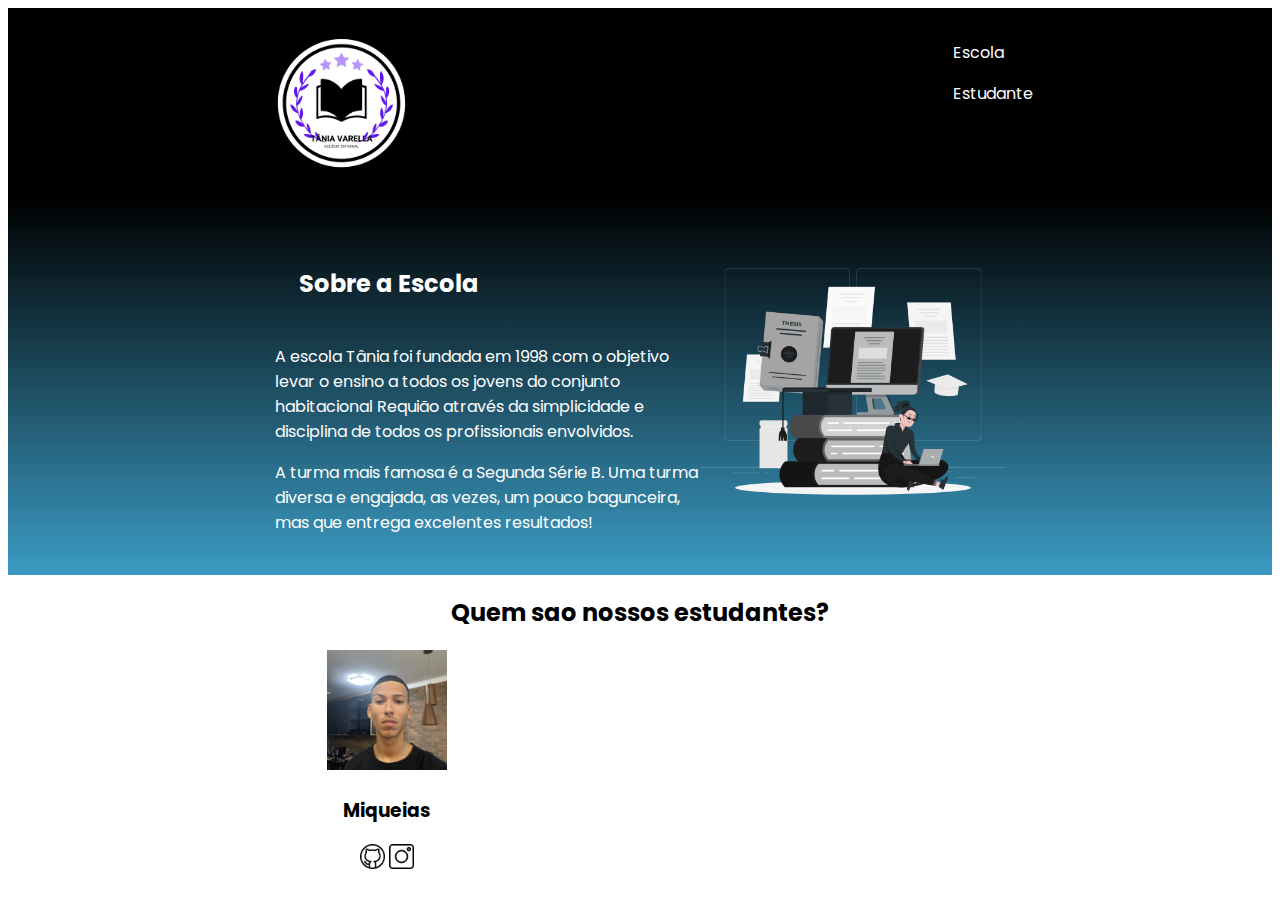
==== Site-Alura-HTML/index.html @ ea8f106b "Add files via upload" ====
<!DOCTYPE html>
<html lang="en">
<head>
    <meta charset="UTF-8">
    <meta http-equiv="X-UA-Compatible" content="IE=edge">
    <meta name="viewport" content="width=device-width, initial-scale=1.0">
    <title>Document</title>
    <link rel="stylesheet" href="style.css">
<head>
<body>
     <header class="cabecalho"> 
        <img class="cabecalho-imagem" src="Tânia Varella (1).png" alt="logo colegio Tânia">
        <ul class="cabecalho-lista ">
            <p> <li class="cabecalho-lista-item">Escola</li> </p>
            <p> <li class="cabecalho-lista-item">Estudante</li> </p>
            <link rel="preconnect" href="https://fonts.googleapis.com">
            <link rel="preconnect" href="https://fonts.gstatic.com" crossorigin>
            <link href="https://fonts.googleapis.com/css2?family=Poppins&display=swap" rel="stylesheet">
            </ul>
    </header>
    <section class="Escola" >
        <div class="escola-div-conteudo" > 
            <h2 class='escola-titulo'>Sobre a Escola</h2>
            <p class= "escola-texto-um">A escola Tânia foi fundada em 1998 com o objetivo levar o ensino a todos os jovens do conjunto habitacional Requião através da simplicidade e disciplina de todos os profissionais envolvidos. </p>
            <p class="escola-texto-dois">A turma mais famosa é a Segunda Série B. Uma turma diversa e engajada, as vezes, um pouco bagunceira, mas que entrega excelentes resultados!</p>
        </div>
        <img class="escola-imagem" src="Thesis-rafiki.png" alt="Estudante">
    </section>
     <section class="estudante-1"> 
                <h2 class="estudante-titulo">Quem sao nossos estudantes?</h2>
                <div class="estudante-todos">
                <span></span>
                <div class="estudante-div">
                    <img class="estudante-imagem" src="Mike.png.jpg" alt="foto-mike">
                    <h3 class="estudante-nome">Miqueias</h3>
                    <img class="estudante-icone" src="github.png" alt="icon git">
                    <img class="estudante-icone" src="instagram.png" alt="icon insta">
                </div>
            
           
       
        
        
        






    </section> 

</body>
</html>
---- Site-Alura-HTML/style.css ----
header {
    background-color: #000000;
    display: flex;
    justify-content: space-around;
  }
  

body  {font-family: 'Poppins', sans-serif;
  }
  
  .cabecalho-imagem {
    background-image: linear-gradient(#000000, #ffffff);
    width: 15%;
  }
  
  .cabecalho-lista-item {
    display: inline-block;
    justify-content: center;
    align-items: center;
    color: white ;
  }
  
  .escola-imagem {
    width: 25%;
  }
  
  .Escola {
    background-image: linear-gradient(#000000, #3B9BC3);
    color: white;
    display: flex;
    justify-content: center;
    align-items: center;
    padding: 24px;
  }
  
  .escola-div-conteudo {
    width: 35%;
  }
  
  .escola-titulo {
    padding: 24px;
  }
  
   .estudante-imagem {
    width: 120px;
}

.estudante-icone{
    width: 25px;
}

.estudante-titulo{ 
    text-align: center;
}


.estudante-div{
    text-align: center;
}

.estudante-todos{
    display: grid;
    grid-template-columns:  20% 20% 20% 20%;
}
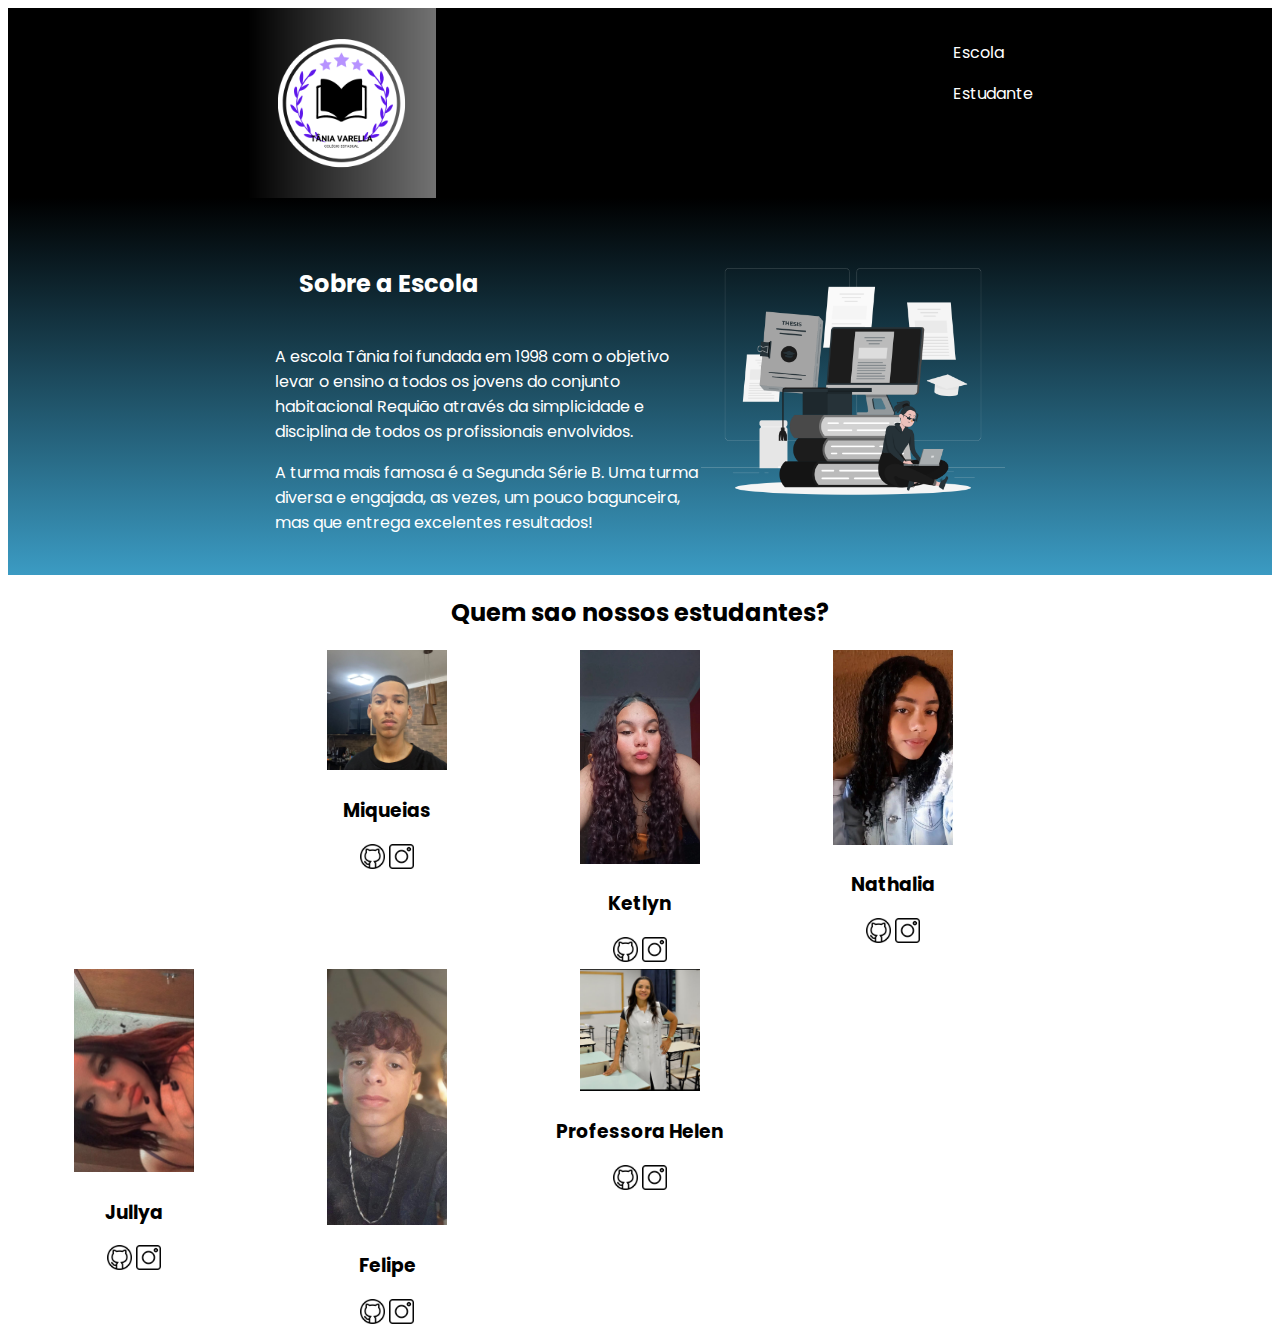
==== commit 99c814ac: "Add files via upload" ====
--- a/Site-Alura-HTML/index.html
+++ b/Site-Alura-HTML/index.html
@@ -9,7 +9,7 @@
 <head>
 <body>
      <header class="cabecalho"> 
-        <img class="cabecalho-imagem" src="Tânia Varella (1).png" alt="logo colegio Tânia">
+        <img class="cabecalho-imagem" src="Tânia Varella.png" alt="logo colegio Tânia">
         <ul class="cabecalho-lista ">
             <p> <li class="cabecalho-lista-item">Escola</li> </p>
             <p> <li class="cabecalho-lista-item">Estudante</li> </p>
@@ -36,6 +36,43 @@
                     <img class="estudante-icone" src="github.png" alt="icon git">
                     <img class="estudante-icone" src="instagram.png" alt="icon insta">
                 </div>
+
+            
+                <div class="estudante-div">
+                    <img class="estudante-imagem" src="ketlyn.pgn.jpg" alt="foto-mike">
+                    <h3 class="estudante-nome">Ketlyn</h3>
+                    <img class="estudante-icone" src="github.png" alt="icon git">
+                    <img class="estudante-icone" src="instagram.png" alt="icon insta">
+                </div>
+
+                <div class="estudante-div">
+                    <img class="estudante-imagem" src="nat.png.jpg" alt="foto-mike">
+                    <h3 class="estudante-nome">Nathalia</h3>
+                    <img class="estudante-icone" src="github.png" alt="icon git">
+                    <img class="estudante-icone" src="instagram.png" alt="icon insta">
+                </div>
+
+                <div class="estudante-div">
+                    <div class="estudante-todos"></div>
+                    <img class="estudante-imagem" src="jullya.png.jpg" alt="foto-mike">
+                    <h3 class="estudante-nome">Jullya</h3>
+                    <img class="estudante-icone" src="github.png" alt="icon git">
+                    <img class="estudante-icone" src="instagram.png" alt="icon insta">
+                </div>
+
+                <div class="estudante-div">
+                    <img class="estudante-imagem" src="lipe.png.jpg" alt="foto-mike">
+                    <h3 class="estudante-nome">Felipe</h3>
+                    <img class="estudante-icone" src="github.png" alt="icon git">
+                    <img class="estudante-icone" src="instagram.png" alt="icon insta">
+                </div>
+
+                <div class="estudante-div">
+                    <img class="estudante-imagem" src="helen.png.png" alt="foto-mike">
+                    <h3 class="estudante-nome">Professora Helen</h3>
+                    <img class="estudante-icone" src="github.png" alt="icon git">
+                    <img class="estudante-icone" src="instagram.png" alt="icon insta">
+                </div>
             
            
        
--- a/Site-Alura-HTML/style.css
+++ b/Site-Alura-HTML/style.css
@@ -61,4 +61,4 @@
 .estudante-todos{
     display: grid;
     grid-template-columns:  20% 20% 20% 20%;
-}+}
